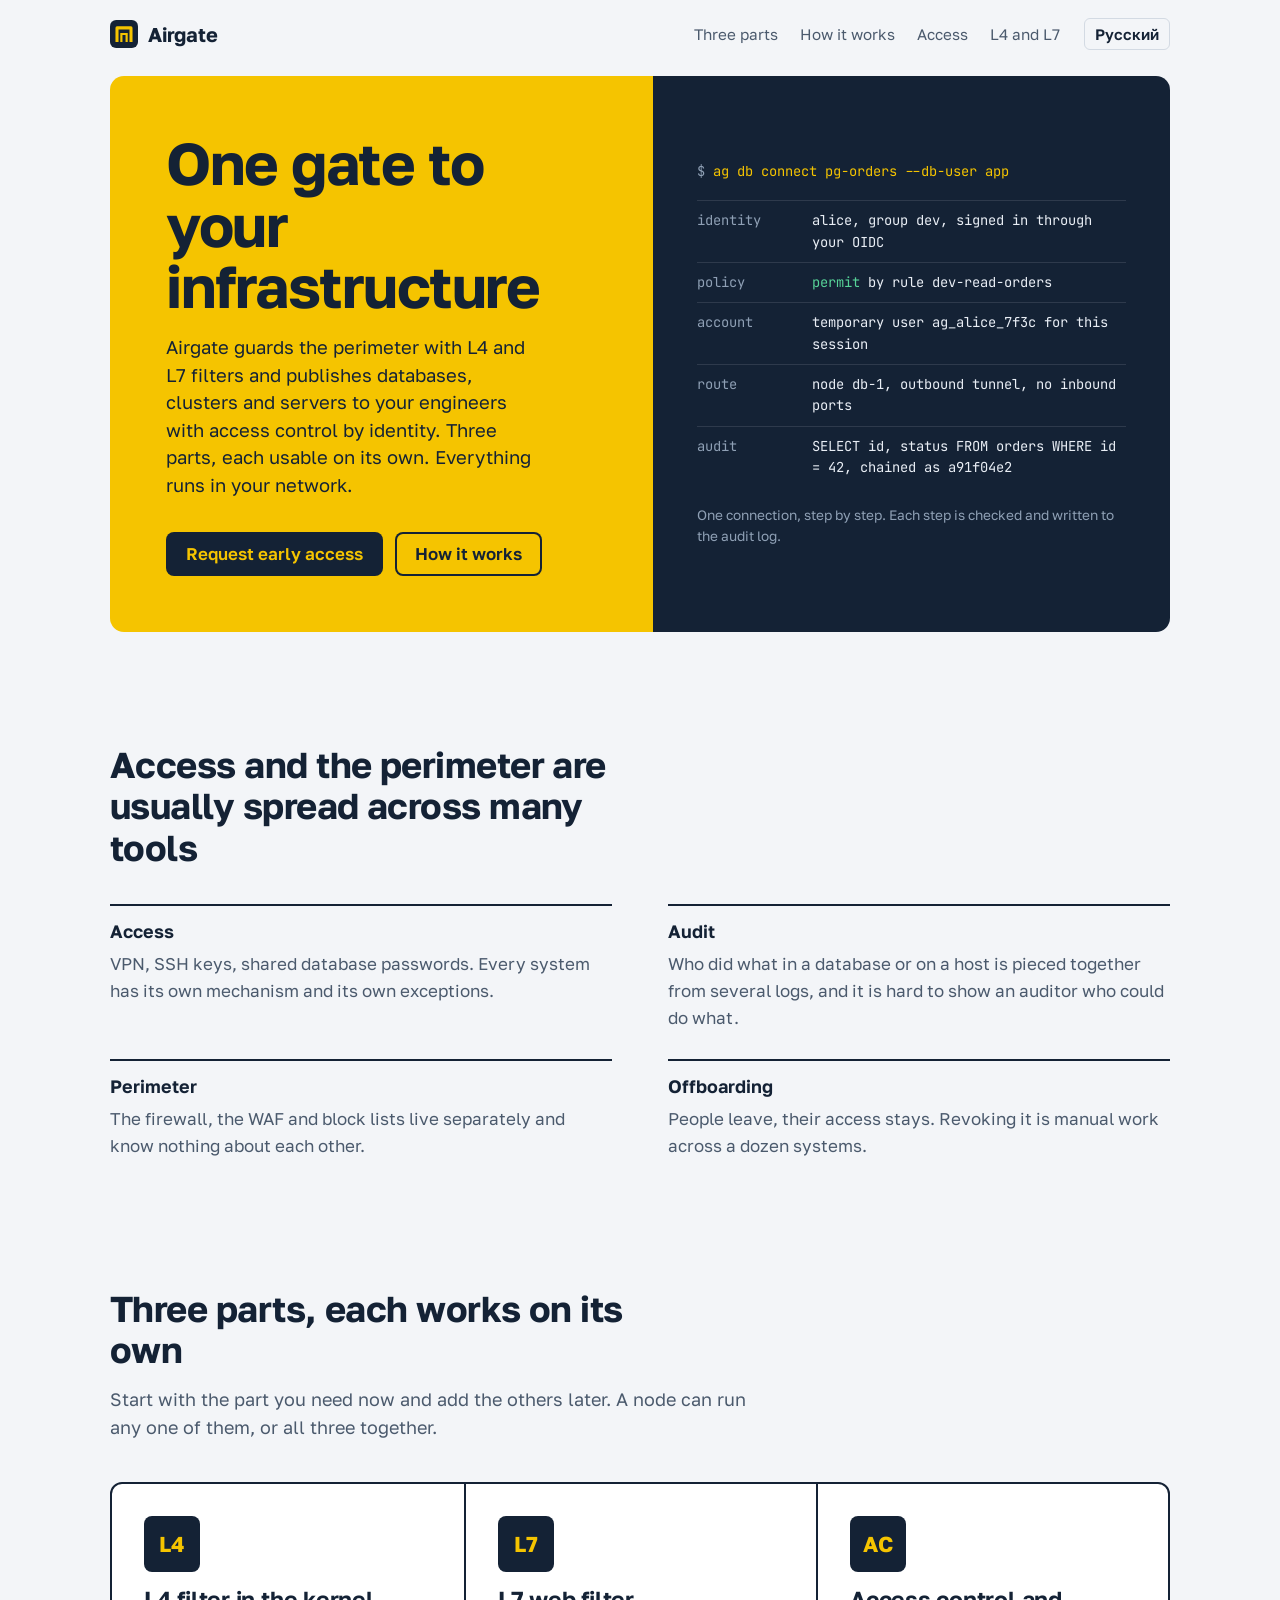
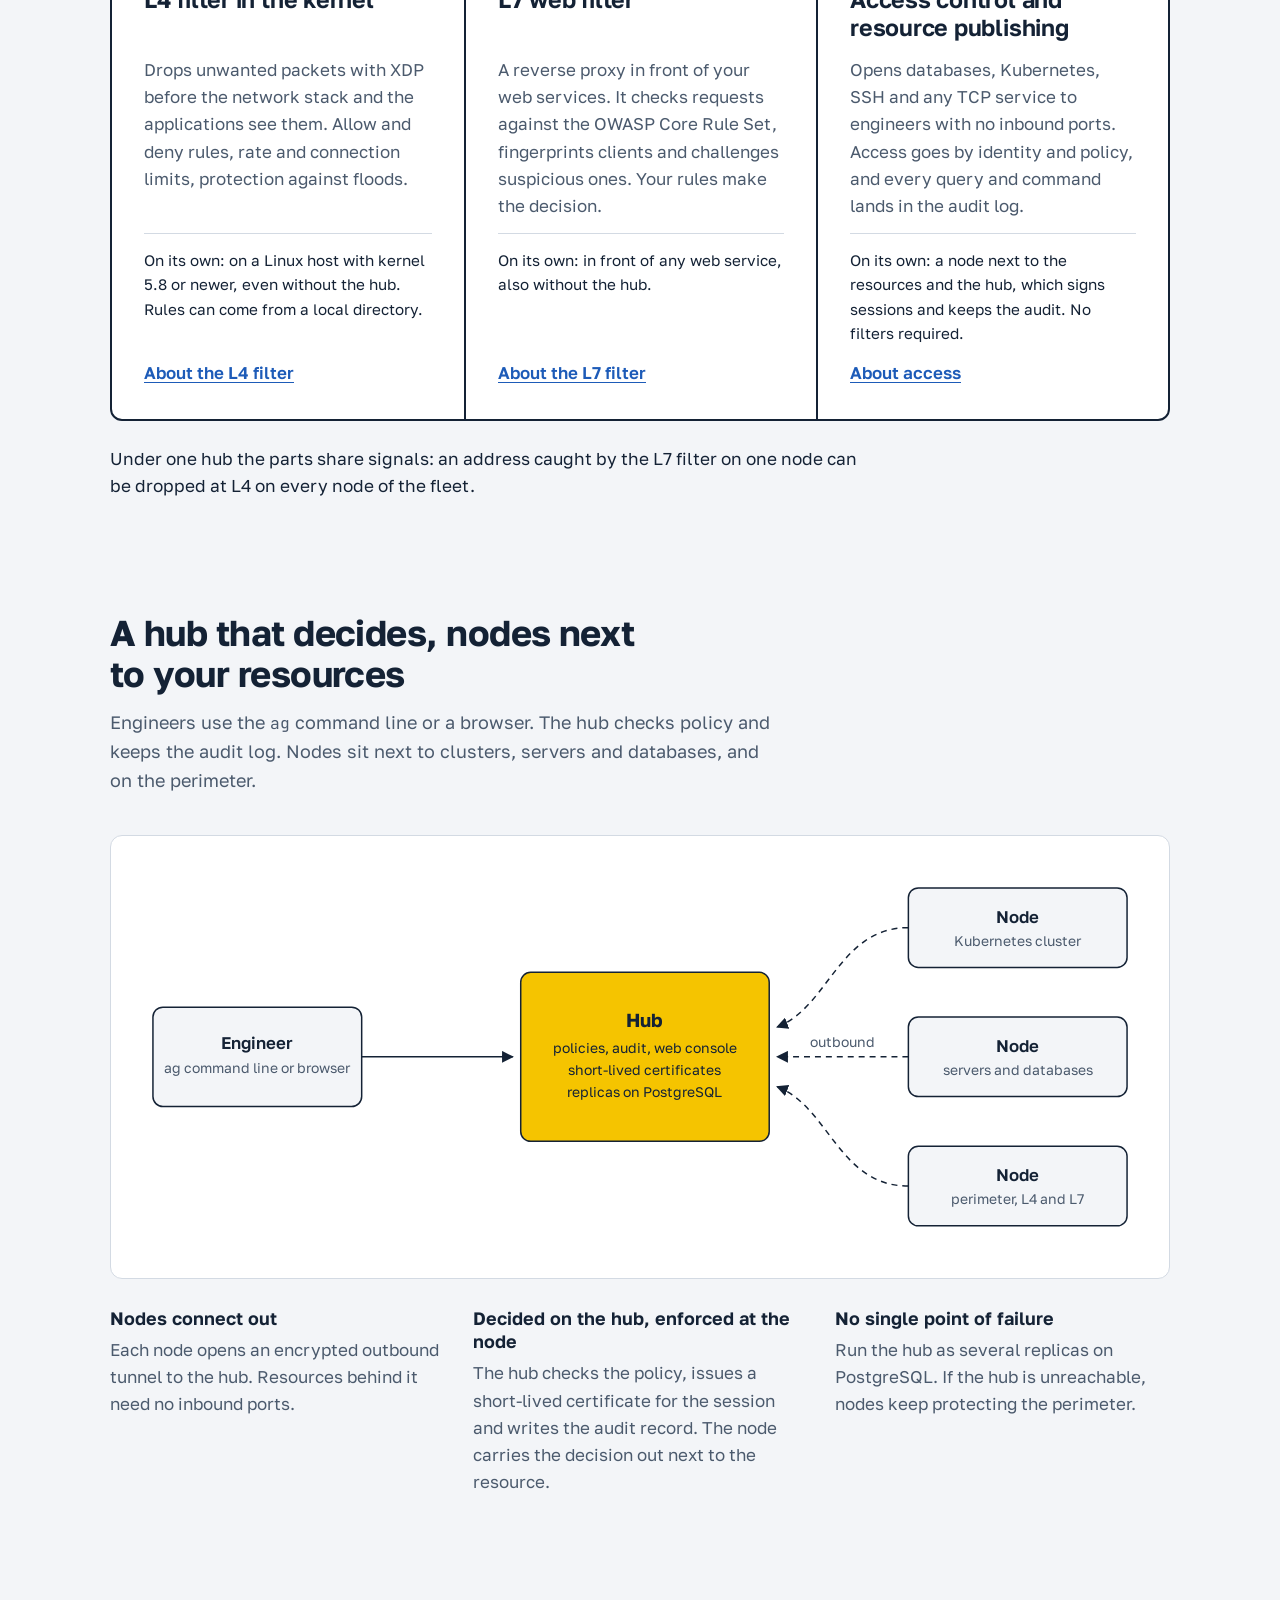
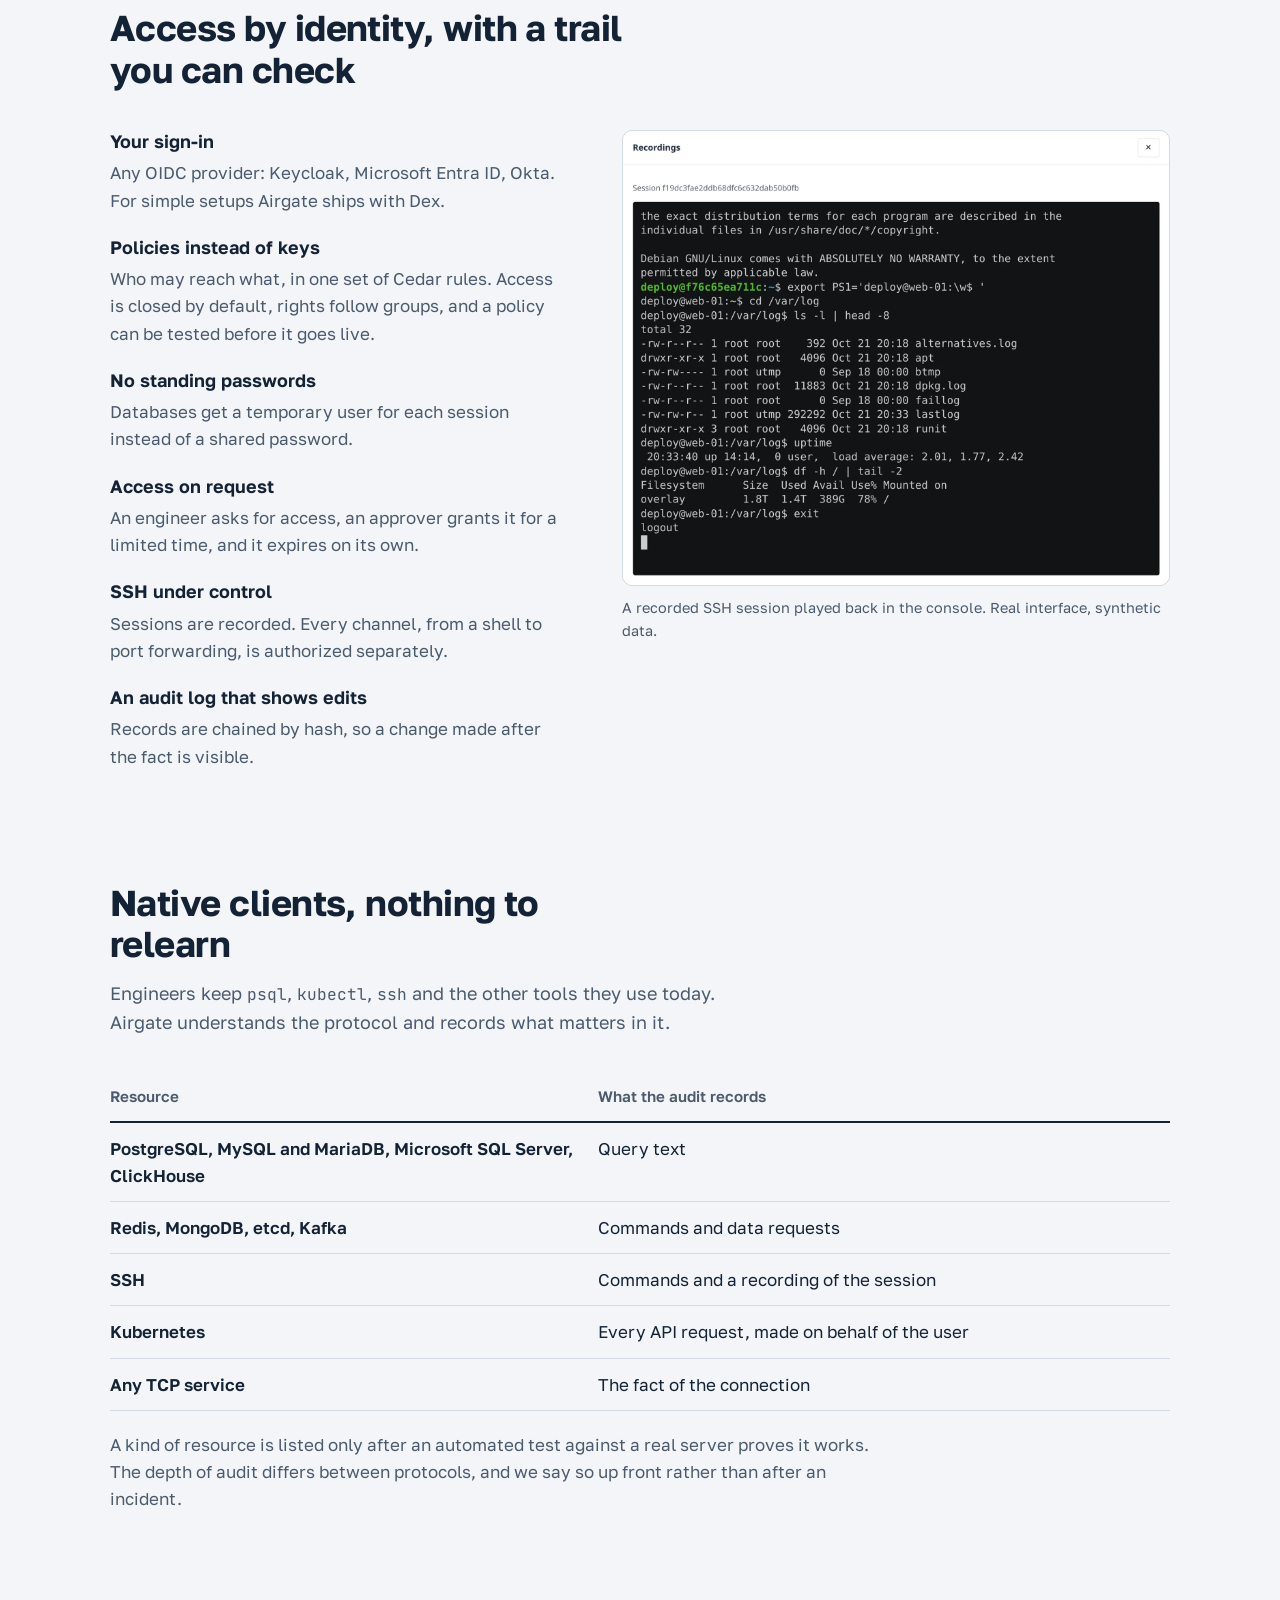
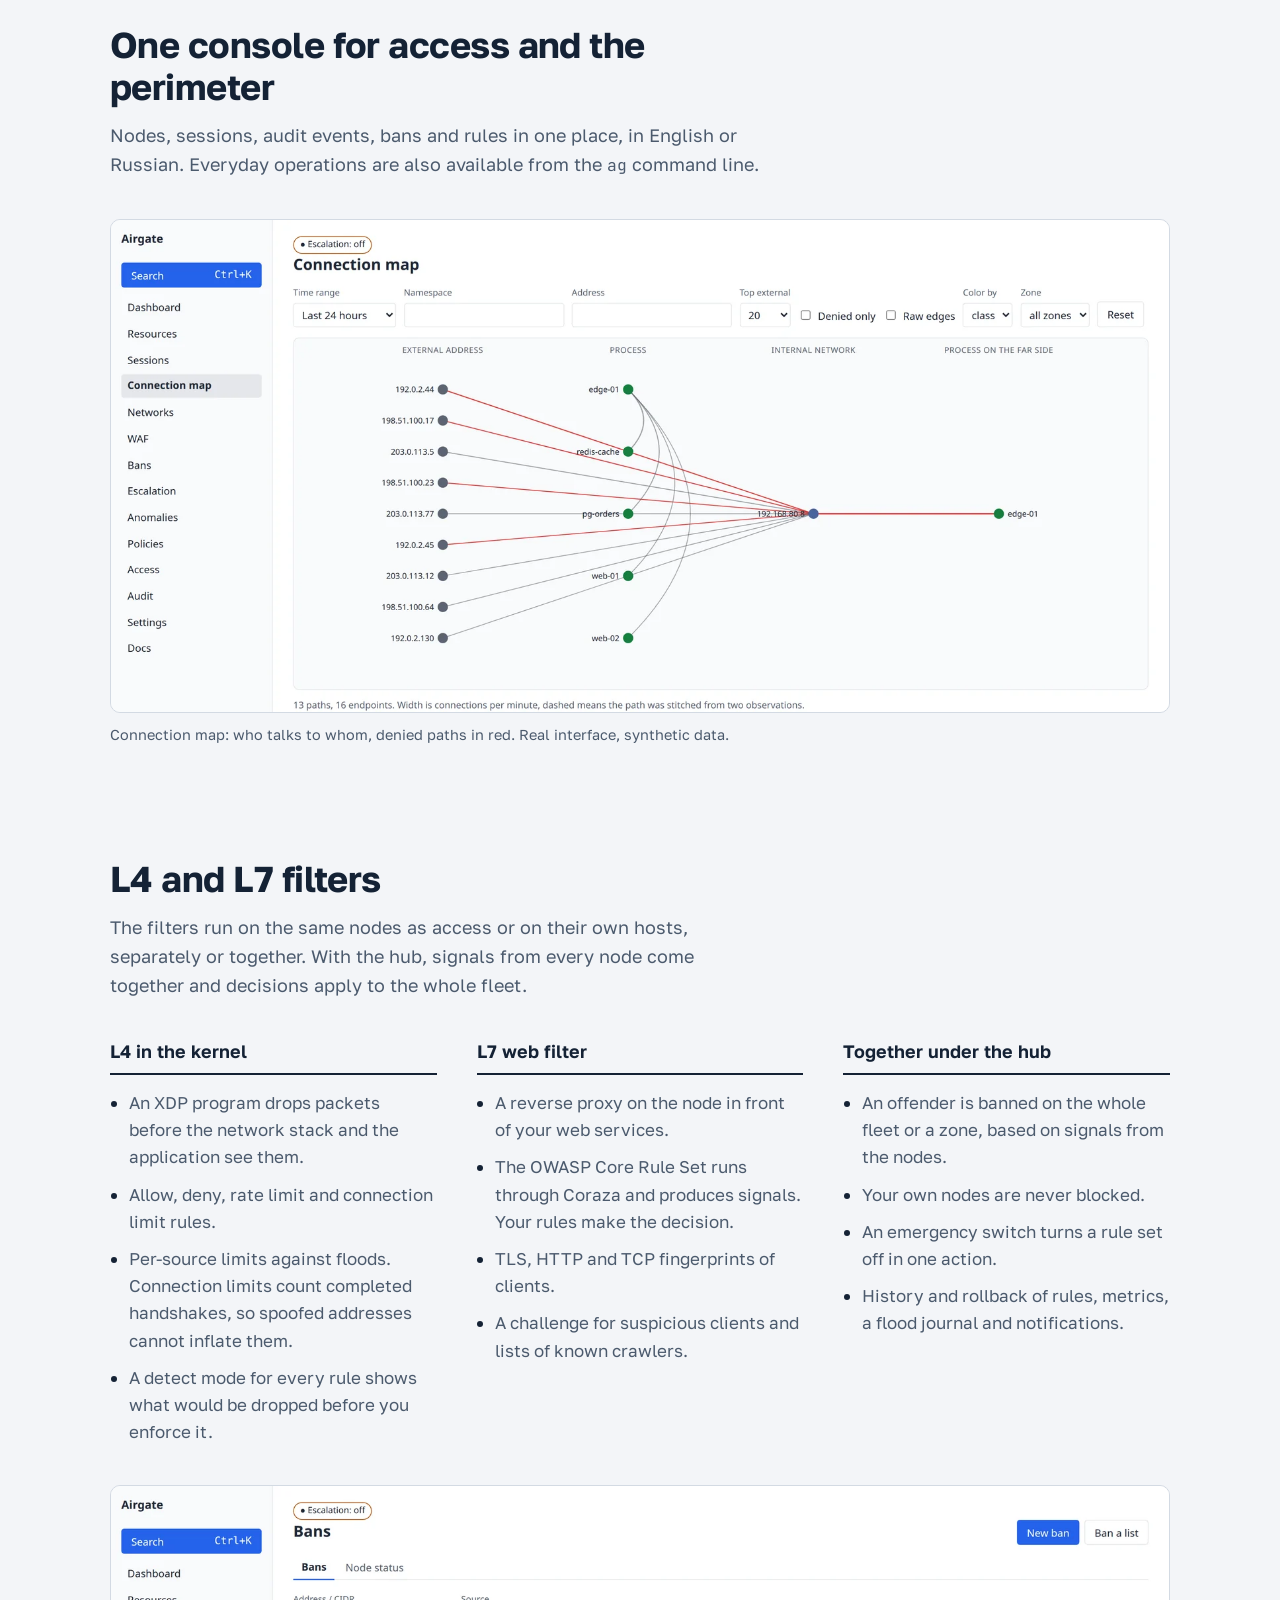
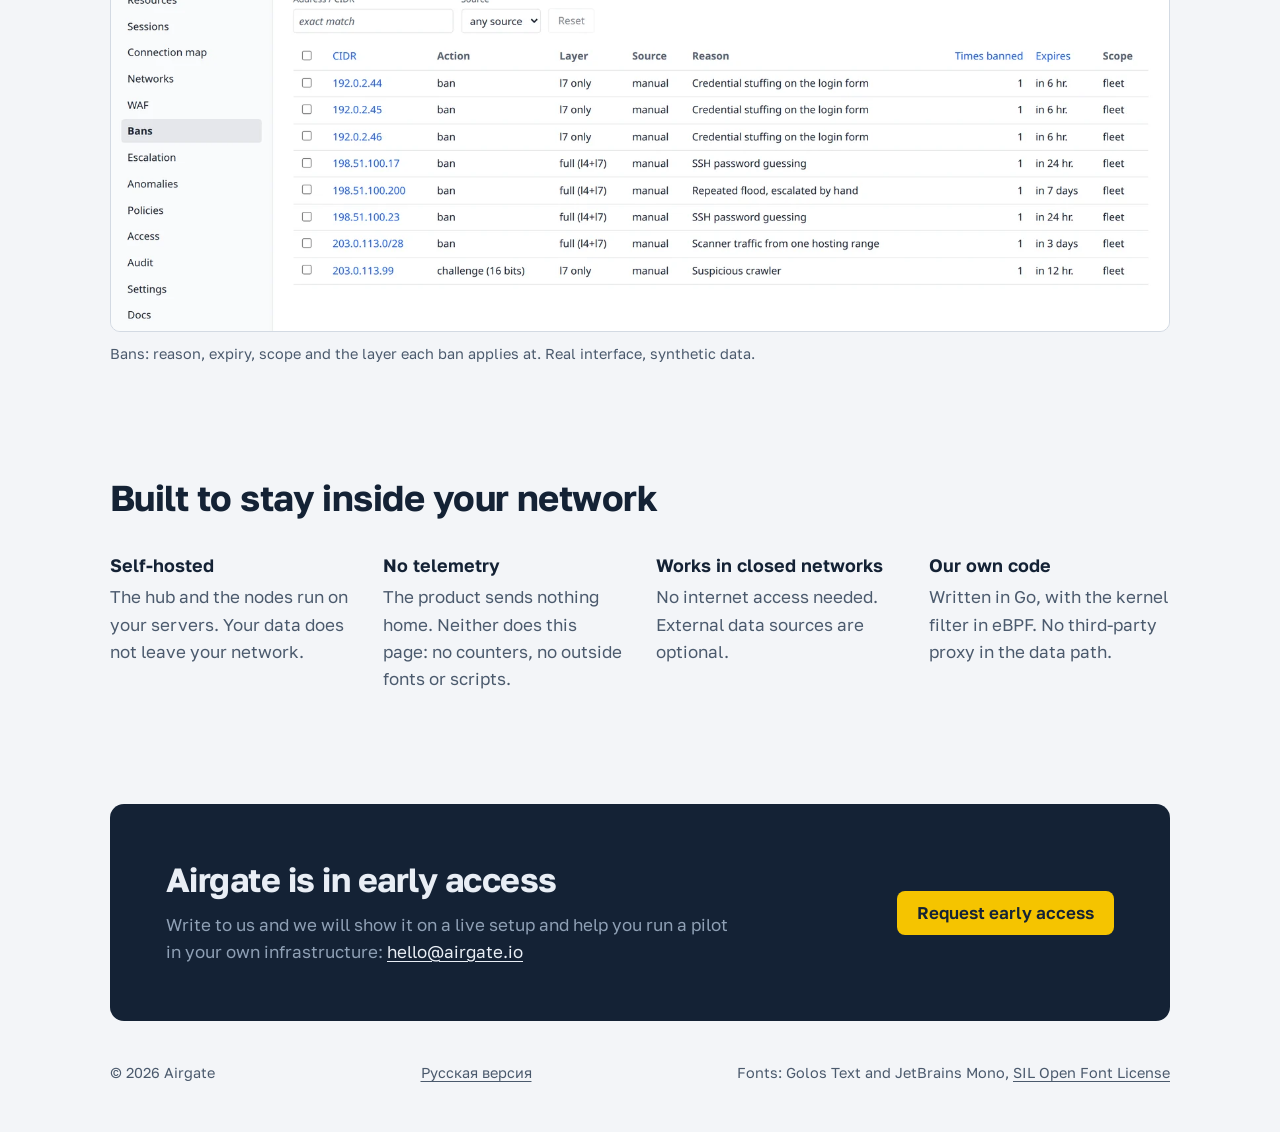
==== index.html @ cde1382f "Add bilingual landing page" ====
<!DOCTYPE html>
<html lang="en">
<head>
<meta charset="utf-8">
<meta name="viewport" content="width=device-width, initial-scale=1">
<title>Airgate: access gateway and perimeter defense</title>
<meta name="description" content="One entry point to Kubernetes, databases and servers, tied to your sign-in, with a full audit trail. The same nodes filter traffic at L4 and L7. Self-hosted, no telemetry.">
<link rel="canonical" href="https://airgate.io/">
<link rel="alternate" hreflang="en" href="https://airgate.io/">
<link rel="alternate" hreflang="ru" href="https://airgate.io/ru/">
<link rel="alternate" hreflang="x-default" href="https://airgate.io/">
<link rel="icon" href="/favicon.svg" type="image/svg+xml">
<link rel="preload" href="/assets/fonts/golos-latin.woff2" as="font" type="font/woff2" crossorigin>
<link rel="stylesheet" href="/assets/site.css">
<meta name="theme-color" content="#f5c400">
<meta property="og:type" content="website">
<meta property="og:site_name" content="Airgate">
<meta property="og:title" content="Airgate: access gateway and perimeter defense">
<meta property="og:description" content="One entry point to Kubernetes, databases and servers, with a full audit trail and L4/L7 filtering in the same product. Self-hosted.">
<meta property="og:url" content="https://airgate.io/">
<meta property="og:image" content="https://airgate.io/assets/img/og.en.png">
<meta property="og:locale" content="en_US">
<meta property="og:locale:alternate" content="ru_RU">
<meta name="twitter:card" content="summary_large_image">
</head>
<body>
<a class="skip" href="#main">Skip to content</a>

<header class="top">
  <div class="wrap">
    <a class="brand" href="/" aria-label="Airgate home">
      <svg viewBox="0 0 32 32" aria-hidden="true"><rect width="32" height="32" rx="7" fill="#142235"/><path d="M8 25V9h16v16" fill="none" stroke="#f5c400" stroke-width="3.5" stroke-linejoin="round"/><path d="M13 25v-9h6v9" fill="none" stroke="#f5c400" stroke-width="2.5"/></svg>
      Airgate
    </a>
    <nav class="nav" aria-label="Sections">
      <a href="#parts">Three parts</a>
      <a href="#how">How it works</a>
      <a href="#access">Access</a>
      <a href="#perimeter">L4 and L7</a>
    </nav>
    <a class="lang" href="/ru/" hreflang="ru" lang="ru">Русский</a>
  </div>
</header>

<main id="main">
  <div class="wrap">
    <section class="sign" aria-labelledby="hero-title">
      <div class="sign-direction">
        <div>
          <h1 id="hero-title">One gate to your infrastructure</h1>
          <p class="lead">Airgate guards the perimeter with L4 and L7 filters and publishes databases, clusters and servers to your engineers with access control by identity. Three parts, each usable on its own. Everything runs in your network.</p>
        </div>
        <div class="actions">
          <a class="btn btn-primary" href="mailto:hello@airgate.io?subject=Airgate%20early%20access">Request early access</a>
          <a class="btn btn-plain" href="#how">How it works</a>
        </div>
      </div>
      <figure class="sign-board" aria-label="Example: one database connection through Airgate">
        <p class="board-cmd">ag db connect pg-orders --db-user app</p>
        <ol class="trace">
          <li><span class="k">identity</span><span class="v">alice, group dev, signed in through your OIDC</span></li>
          <li><span class="k">policy</span><span class="v"><span class="ok">permit</span> by rule dev-read-orders</span></li>
          <li><span class="k">account</span><span class="v">temporary user ag_alice_7f3c for this session</span></li>
          <li><span class="k">route</span><span class="v">node db-1, outbound tunnel, no inbound ports</span></li>
          <li><span class="k">audit</span><span class="v">SELECT id, status FROM orders WHERE id = 42, chained as a91f04e2</span></li>
        </ol>
        <figcaption class="board-note">One connection, step by step. Each step is checked and written to the audit log.</figcaption>
      </figure>
    </section>

    <section class="section" aria-labelledby="pain-title">
      <h2 id="pain-title">Access and the perimeter are usually spread across many tools</h2>
      <ul class="pains">
        <li><h3>Access</h3><p>VPN, SSH keys, shared database passwords. Every system has its own mechanism and its own exceptions.</p></li>
        <li><h3>Audit</h3><p>Who did what in a database or on a host is pieced together from several logs, and it is hard to show an auditor who could do what.</p></li>
        <li><h3>Perimeter</h3><p>The firewall, the WAF and block lists live separately and know nothing about each other.</p></li>
        <li><h3>Offboarding</h3><p>People leave, their access stays. Revoking it is manual work across a dozen systems.</p></li>
      </ul>
    </section>

    <section class="section" id="parts" aria-labelledby="parts-title">
      <h2 id="parts-title">Three parts, each works on its own</h2>
      <p class="intro">Start with the part you need now and add the others later. A node can run any one of them, or all three together.</p>
      <div class="parts">
        <div class="part">
          <div class="part-mark">L4</div>
          <h3>L4 filter in the kernel</h3>
          <p>Drops unwanted packets with XDP before the network stack and the applications see them. Allow and deny rules, rate and connection limits, protection against floods.</p>
          <p class="alone">On its own: on a Linux host with kernel 5.8 or newer, even without the hub. Rules can come from a local directory.</p>
          <a class="more" href="#l4">About the L4 filter</a>
        </div>
        <div class="part">
          <div class="part-mark">L7</div>
          <h3>L7 web filter</h3>
          <p>A reverse proxy in front of your web services. It checks requests against the OWASP Core Rule Set, fingerprints clients and challenges suspicious ones. Your rules make the decision.</p>
          <p class="alone">On its own: in front of any web service, also without the hub.</p>
          <a class="more" href="#l7">About the L7 filter</a>
        </div>
        <div class="part">
          <div class="part-mark">AC</div>
          <h3>Access control and resource publishing</h3>
          <p>Opens databases, Kubernetes, SSH and any TCP service to engineers with no inbound ports. Access goes by identity and policy, and every query and command lands in the audit log.</p>
          <p class="alone">On its own: a node next to the resources and the hub, which signs sessions and keeps the audit. No filters required.</p>
          <a class="more" href="#access">About access</a>
        </div>
      </div>
      <p class="parts-note">Under one hub the parts share signals: an address caught by the L7 filter on one node can be dropped at L4 on every node of the fleet.</p>
    </section>

    <section class="section" id="how" aria-labelledby="how-title">
      <h2 id="how-title">A hub that decides, nodes next to your resources</h2>
      <p class="intro">Engineers use the <code>ag</code> command line or a browser. The hub checks policy and keeps the audit log. Nodes sit next to clusters, servers and databases, and on the perimeter.</p>
      <div class="diagram">
        <svg class="diagram-wide" viewBox="0 0 1000 380" role="img" aria-labelledby="dw-t">
          <title id="dw-t">The engineer connects to the hub. Nodes next to a Kubernetes cluster, servers and databases, and the perimeter connect to the hub over outbound tunnels.</title>
          <defs>
            <marker id="aw" viewBox="0 0 10 10" refX="9" refY="5" markerWidth="8" markerHeight="8" orient="auto-start-reverse"><path class="arrow" d="M0 0 10 5 0 10z"/></marker>
          </defs>
          <rect class="box" x="10" y="140" width="210" height="100" rx="10"/>
          <text class="t" x="115" y="182" text-anchor="middle">Engineer</text>
          <text class="s" x="115" y="206" text-anchor="middle">ag command line or browser</text>

          <path class="line" d="M220 190H372" marker-end="url(#aw)"/>

          <rect class="hub" x="380" y="105" width="250" height="170" rx="10"/>
          <text class="hub-t" x="505" y="160" text-anchor="middle">Hub</text>
          <text class="hub-s" x="505" y="186" text-anchor="middle">policies, audit, web console</text>
          <text class="hub-s" x="505" y="208" text-anchor="middle">short-lived certificates</text>
          <text class="hub-s" x="505" y="230" text-anchor="middle">replicas on PostgreSQL</text>

          <rect class="box" x="770" y="20" width="220" height="80" rx="10"/>
          <text class="t" x="880" y="55" text-anchor="middle">Node</text>
          <text class="s" x="880" y="78" text-anchor="middle">Kubernetes cluster</text>
          <rect class="box" x="770" y="150" width="220" height="80" rx="10"/>
          <text class="t" x="880" y="185" text-anchor="middle">Node</text>
          <text class="s" x="880" y="208" text-anchor="middle">servers and databases</text>
          <rect class="box" x="770" y="280" width="220" height="80" rx="10"/>
          <text class="t" x="880" y="315" text-anchor="middle">Node</text>
          <text class="s" x="880" y="338" text-anchor="middle">perimeter, L4 and L7</text>

          <path class="tunnel" d="M770 60C700 60 690 140 638 160" marker-end="url(#aw)"/>
          <path class="tunnel" d="M770 190H638" marker-end="url(#aw)"/>
          <path class="tunnel" d="M770 320C700 320 690 240 638 220" marker-end="url(#aw)"/>
          <text class="s" x="704" y="180" text-anchor="middle">outbound</text>
        </svg>
        <svg class="diagram-narrow" viewBox="0 0 340 600" role="img" aria-labelledby="dn-t">
          <title id="dn-t">The engineer connects to the hub. Nodes connect to the hub over outbound tunnels.</title>
          <defs>
            <marker id="an" viewBox="0 0 10 10" refX="9" refY="5" markerWidth="8" markerHeight="8" orient="auto-start-reverse"><path class="arrow" d="M0 0 10 5 0 10z"/></marker>
          </defs>
          <rect class="box" x="40" y="10" width="260" height="70" rx="10"/>
          <text class="t" x="170" y="40" text-anchor="middle">Engineer</text>
          <text class="s" x="170" y="62" text-anchor="middle">ag command line or browser</text>
          <path class="line" d="M170 80V122" marker-end="url(#an)"/>
          <rect class="hub" x="20" y="130" width="300" height="130" rx="10"/>
          <text class="hub-t" x="170" y="168" text-anchor="middle">Hub</text>
          <text class="hub-s" x="170" y="194" text-anchor="middle">policies, audit, web console</text>
          <text class="hub-s" x="170" y="216" text-anchor="middle">short-lived certificates</text>
          <text class="hub-s" x="170" y="238" text-anchor="middle">replicas on PostgreSQL</text>
          <path class="tunnel" d="M170 310V268" marker-end="url(#an)"/>
          <text class="s" x="182" y="294">outbound tunnels</text>
          <rect class="box" x="20" y="320" width="300" height="70" rx="10"/>
          <text class="t" x="170" y="350" text-anchor="middle">Node</text>
          <text class="s" x="170" y="372" text-anchor="middle">Kubernetes cluster</text>
          <rect class="box" x="20" y="410" width="300" height="70" rx="10"/>
          <text class="t" x="170" y="440" text-anchor="middle">Node</text>
          <text class="s" x="170" y="462" text-anchor="middle">servers and databases</text>
          <rect class="box" x="20" y="500" width="300" height="70" rx="10"/>
          <text class="t" x="170" y="530" text-anchor="middle">Node</text>
          <text class="s" x="170" y="552" text-anchor="middle">perimeter, L4 and L7</text>
        </svg>
      </div>
      <div class="facts">
        <div><h3>Nodes connect out</h3><p>Each node opens an encrypted outbound tunnel to the hub. Resources behind it need no inbound ports.</p></div>
        <div><h3>Decided on the hub, enforced at the node</h3><p>The hub checks the policy, issues a short-lived certificate for the session and writes the audit record. The node carries the decision out next to the resource.</p></div>
        <div><h3>No single point of failure</h3><p>Run the hub as several replicas on PostgreSQL. If the hub is unreachable, nodes keep protecting the perimeter.</p></div>
      </div>
    </section>

    <section class="section" id="access" aria-labelledby="access-title">
      <h2 id="access-title">Access by identity, with a trail you can check</h2>
      <div class="split">
        <ul class="features">
          <li><h3>Your sign-in</h3><p>Any OIDC provider: Keycloak, Microsoft Entra ID, Okta. For simple setups Airgate ships with Dex.</p></li>
          <li><h3>Policies instead of keys</h3><p>Who may reach what, in one set of Cedar rules. Access is closed by default, rights follow groups, and a policy can be tested before it goes live.</p></li>
          <li><h3>No standing passwords</h3><p>Databases get a temporary user for each session instead of a shared password.</p></li>
          <li><h3>Access on request</h3><p>An engineer asks for access, an approver grants it for a limited time, and it expires on its own.</p></li>
          <li><h3>SSH under control</h3><p>Sessions are recorded. Every channel, from a shell to port forwarding, is authorized separately.</p></li>
          <li><h3>An audit log that shows edits</h3><p>Records are chained by hash, so a change made after the fact is visible.</p></li>
        </ul>
        <figure class="shot">
          <img src="/assets/img/recording.en.webp" width="1600" height="1330" loading="lazy" alt="Playback of a recorded SSH session in the Airgate console: the commands an engineer ran on web-01 and their output">
          <figcaption>A recorded SSH session played back in the console. Real interface, synthetic data.</figcaption>
        </figure>
      </div>
    </section>

    <section class="section" id="resources" aria-labelledby="res-title">
      <h2 id="res-title">Native clients, nothing to relearn</h2>
      <p class="intro">Engineers keep <code>psql</code>, <code>kubectl</code>, <code>ssh</code> and the other tools they use today. Airgate understands the protocol and records what matters in it.</p>
      <div class="table-wrap">
        <table>
          <thead><tr><th scope="col">Resource</th><th scope="col">What the audit records</th></tr></thead>
          <tbody>
            <tr><td>PostgreSQL, MySQL and MariaDB, Microsoft SQL Server, ClickHouse</td><td>Query text</td></tr>
            <tr><td>Redis, MongoDB, etcd, Kafka</td><td>Commands and data requests</td></tr>
            <tr><td>SSH</td><td>Commands and a recording of the session</td></tr>
            <tr><td>Kubernetes</td><td>Every API request, made on behalf of the user</td></tr>
            <tr><td>Any TCP service</td><td>The fact of the connection</td></tr>
          </tbody>
        </table>
      </div>
      <p class="note">A kind of resource is listed only after an automated test against a real server proves it works. The depth of audit differs between protocols, and we say so up front rather than after an incident.</p>
    </section>

    <section class="section" aria-labelledby="console-title">
      <h2 id="console-title">One console for access and the perimeter</h2>
      <p class="intro">Nodes, sessions, audit events, bans and rules in one place, in English or Russian. Everyday operations are also available from the <code>ag</code> command line.</p>
      <figure class="shot spaced">
        <img src="/assets/img/map.en.webp" width="1600" height="744" loading="lazy" alt="Connection map in the Airgate console: external addresses, processes on the node and internal services, with denied paths in red">
        <figcaption>Connection map: who talks to whom, denied paths in red. Real interface, synthetic data.</figcaption>
      </figure>
    </section>

    <section class="section" id="perimeter" aria-labelledby="per-title">
      <h2 id="per-title">L4 and L7 filters</h2>
      <p class="intro">The filters run on the same nodes as access or on their own hosts, separately or together. With the hub, signals from every node come together and decisions apply to the whole fleet.</p>
      <div class="columns">
        <div id="l4">
          <h3>L4 in the kernel</h3>
          <ul>
            <li>An XDP program drops packets before the network stack and the application see them.</li>
            <li>Allow, deny, rate limit and connection limit rules.</li>
            <li>Per-source limits against floods. Connection limits count completed handshakes, so spoofed addresses cannot inflate them.</li>
            <li>A detect mode for every rule shows what would be dropped before you enforce it.</li>
          </ul>
        </div>
        <div id="l7">
          <h3>L7 web filter</h3>
          <ul>
            <li>A reverse proxy on the node in front of your web services.</li>
            <li>The OWASP Core Rule Set runs through Coraza and produces signals. Your rules make the decision.</li>
            <li>TLS, HTTP and TCP fingerprints of clients.</li>
            <li>A challenge for suspicious clients and lists of known crawlers.</li>
          </ul>
        </div>
        <div>
          <h3>Together under the hub</h3>
          <ul>
            <li>An offender is banned on the whole fleet or a zone, based on signals from the nodes.</li>
            <li>Your own nodes are never blocked.</li>
            <li>An emergency switch turns a rule set off in one action.</li>
            <li>History and rollback of rules, metrics, a flood journal and notifications.</li>
          </ul>
        </div>
      </div>
      <figure class="shot spaced">
        <img src="/assets/img/bans.en.webp" width="1600" height="672" loading="lazy" alt="Bans screen of the Airgate console: banned addresses with reason, expiry and the layer, L4 and L7 or L7 only, where each ban applies">
        <figcaption>Bans: reason, expiry, scope and the layer each ban applies at. Real interface, synthetic data.</figcaption>
      </figure>
    </section>

    <section class="section" aria-labelledby="prin-title">
      <h2 id="prin-title">Built to stay inside your network</h2>
      <ul class="principles">
        <li><h3>Self-hosted</h3><p>The hub and the nodes run on your servers. Your data does not leave your network.</p></li>
        <li><h3>No telemetry</h3><p>The product sends nothing home. Neither does this page: no counters, no outside fonts or scripts.</p></li>
        <li><h3>Works in closed networks</h3><p>No internet access needed. External data sources are optional.</p></li>
        <li><h3>Our own code</h3><p>Written in Go, with the kernel filter in eBPF. No third-party proxy in the data path.</p></li>
      </ul>
    </section>

    <section class="access" aria-labelledby="ea-title">
      <div>
        <h2 id="ea-title">Airgate is in early access</h2>
        <p>Write to us and we will show it on a live setup and help you run a pilot in your own infrastructure: <a href="mailto:hello@airgate.io?subject=Airgate%20early%20access">hello@airgate.io</a></p>
      </div>
      <a class="btn btn-primary" href="mailto:hello@airgate.io?subject=Airgate%20early%20access">Request early access</a>
    </section>
  </div>
</main>

<footer class="foot">
  <div class="wrap">
    <span>© 2026 Airgate</span>
    <span><a href="/ru/" hreflang="ru" lang="ru">Русская версия</a></span>
    <span>Fonts: Golos Text and JetBrains Mono, <a href="/assets/fonts/OFL-GolosText.txt">SIL Open Font License</a></span>
  </div>
</footer>
</body>
</html>
---- assets/site.css ----
/* Шрифты локально: страница не ходит на чужие домены */
@font-face {
  font-family: "Golos Text";
  src: url("fonts/golos-latin.woff2") format("woff2");
  font-weight: 400 700;
  font-display: swap;
  unicode-range: U+0000-00FF, U+0131, U+0152-0153, U+02BB-02BC, U+02C6, U+02DA, U+02DC, U+0304, U+0308, U+0329, U+2000-206F, U+20AC, U+2122, U+2191, U+2193, U+2212, U+2215, U+FEFF, U+FFFD;
}
@font-face {
  font-family: "Golos Text";
  src: url("fonts/golos-cyrillic.woff2") format("woff2");
  font-weight: 400 700;
  font-display: swap;
  unicode-range: U+0301, U+0400-045F, U+0490-0491, U+04B0-04B1, U+2116;
}
@font-face {
  font-family: "JetBrains Mono";
  src: url("fonts/jbmono-latin.woff2") format("woff2");
  font-weight: 400 500;
  font-display: swap;
  unicode-range: U+0000-00FF, U+0131, U+0152-0153, U+02BB-02BC, U+02C6, U+02DA, U+02DC, U+0304, U+0308, U+0329, U+2000-206F, U+20AC, U+2122, U+2191, U+2193, U+2212, U+2215, U+FEFF, U+FFFD;
}
@font-face {
  font-family: "JetBrains Mono";
  src: url("fonts/jbmono-cyrillic.woff2") format("woff2");
  font-weight: 400 500;
  font-display: swap;
  unicode-range: U+0301, U+0400-045F, U+0490-0491, U+04B0-04B1, U+2116;
}

:root {
  --paper: #f3f5f8;
  --surface: #ffffff;
  --ink: #142235;
  --muted: #4b5a6d;
  --rule: #d3dae3;
  --signal: #f5c400;
  --on-signal: #142235;
  --board: #142235;
  --on-board: #e9eef5;
  --board-dim: #8fa0b5;
  --permit: #1e7a4f;
  --deny: #b3362b;
  --link: #1d5bb8;
  --focus: #1d5bb8;

  --font: "Golos Text", system-ui, sans-serif;
  --mono: "JetBrains Mono", ui-monospace, monospace;
  --wrap: 1140px;
  --gutter: clamp(16px, 4vw, 40px);
  color-scheme: light;
}

@media (prefers-color-scheme: dark) {
  :root {
    --paper: #0e1824;
    --surface: #142233;
    --ink: #e6ecf3;
    --muted: #9eacbd;
    --rule: #263649;
    --board: #08111b;
    --on-board: #e9eef5;
    --board-dim: #8698ae;
    --permit: #4cc08a;
    --deny: #f07a6e;
    --link: #8db7ff;
    --focus: #f5c400;
    color-scheme: dark;
  }
}

*, *::before, *::after { box-sizing: border-box; }

html { -webkit-text-size-adjust: 100%; scroll-behavior: smooth; }
@media (prefers-reduced-motion: reduce) { html { scroll-behavior: auto; } }

body {
  margin: 0;
  background: var(--paper);
  color: var(--ink);
  font: 400 1.0625rem/1.6 var(--font);
  font-kerning: normal;
  text-rendering: optimizeLegibility;
}

img, svg { display: block; max-width: 100%; }
a { color: var(--link); text-underline-offset: 0.18em; }
:focus-visible { outline: 3px solid var(--focus); outline-offset: 3px; border-radius: 2px; }
code { font-family: var(--mono); font-size: 0.9em; }

.wrap { max-width: var(--wrap); margin: 0 auto; padding: 0 var(--gutter); }

.skip {
  position: absolute; left: -9999px; top: 0;
  background: var(--signal); color: var(--on-signal); padding: 8px 12px;
}
.skip:focus { left: 8px; top: 8px; z-index: 10; }

/* Шапка */
.top { padding: 18px 0; }
.top .wrap { display: flex; align-items: center; gap: 24px; }
.brand {
  display: flex; align-items: center; gap: 10px;
  color: var(--ink); text-decoration: none;
  font-weight: 700; font-size: 1.25rem; letter-spacing: -0.01em;
}
.brand svg { width: 28px; height: 28px; }
.nav { display: flex; gap: 22px; margin-left: auto; }
.nav a { color: var(--muted); text-decoration: none; font-size: 0.95rem; }
.nav a:hover { color: var(--ink); }
.lang {
  color: var(--ink); text-decoration: none; font-size: 0.95rem; font-weight: 600;
  border: 1.5px solid var(--rule); border-radius: 6px; padding: 3px 10px;
}
.lang:hover { border-color: var(--ink); }
@media (max-width: 820px) { .nav { display: none; } .lang { margin-left: auto; } }

/* Указатель: жёлтая табличка и табло рядом */
.sign {
  display: grid;
  grid-template-columns: minmax(0, 1.05fr) minmax(0, 1fr);
  border-radius: 14px;
  overflow: hidden;
  margin-top: 8px;
}
.sign-direction {
  background: var(--signal);
  color: var(--on-signal);
  padding: clamp(28px, 5vw, 56px);
  display: flex; flex-direction: column; justify-content: space-between; gap: 32px;
}
.sign h1 {
  margin: 0;
  font-size: clamp(2.3rem, 4.6vw, 3.75rem);
  line-height: 1.04;
  letter-spacing: -0.025em;
  font-weight: 700;
  max-width: 14ch;
}
.sign .lead { margin: 18px 0 0; font-size: 1.15rem; line-height: 1.5; max-width: 34ch; }
.actions { display: flex; flex-wrap: wrap; gap: 12px; }
.btn {
  display: inline-block; text-decoration: none; font-weight: 600;
  padding: 12px 20px; border-radius: 8px; line-height: 1.2;
}
.btn-primary { background: var(--on-signal); color: var(--signal); }
.btn-primary:hover { background: #000; }
.btn-plain { color: var(--on-signal); box-shadow: inset 0 0 0 2px var(--on-signal); }
.btn-plain:hover { background: rgba(20, 34, 53, 0.08); }
.sign .btn:focus-visible { outline-color: var(--on-signal); }

.sign-board {
  margin: 0;
  background: var(--board);
  color: var(--on-board);
  padding: clamp(24px, 4vw, 44px);
  font-family: var(--mono);
  font-size: 0.86rem;
  line-height: 1.55;
  display: flex; flex-direction: column; justify-content: center;
}
.board-cmd { color: var(--signal); margin: 0 0 18px; word-break: break-word; }
.board-cmd::before { content: "$ "; color: var(--board-dim); }
.trace { list-style: none; margin: 0; padding: 0; }
.trace li {
  display: grid; grid-template-columns: 7.5em minmax(0, 1fr); gap: 12px;
  padding: 9px 0; border-top: 1px solid rgba(233, 238, 245, 0.12);
}
.trace .k { color: var(--board-dim); }
.trace .v { overflow-wrap: anywhere; }
.trace .ok { color: #57d398; }
.board-note { margin: 18px 0 0; color: var(--board-dim); font-family: var(--font); font-size: 0.85rem; }

/* Табло дописывает строки по порядку — единственная анимация на странице */
@media (prefers-reduced-motion: no-preference) {
  .trace li { opacity: 0; animation: row 0.35s ease-out forwards; }
  .trace li:nth-child(1) { animation-delay: 0.3s; }
  .trace li:nth-child(2) { animation-delay: 0.75s; }
  .trace li:nth-child(3) { animation-delay: 1.2s; }
  .trace li:nth-child(4) { animation-delay: 1.65s; }
  .trace li:nth-child(5) { animation-delay: 2.1s; }
  @keyframes row { from { opacity: 0; transform: translateY(4px); } to { opacity: 1; transform: none; } }
}

@media (max-width: 900px) {
  .sign { grid-template-columns: 1fr; }
  .sign h1 { max-width: 16ch; }
}
@media (max-width: 480px) {
  .trace li { grid-template-columns: 1fr; gap: 0; }
  .sign-board { font-size: 0.8rem; }
}

/* Разделы */
.section { padding: clamp(64px, 9vw, 112px) 0 0; }
.section h2 {
  margin: 0;
  font-size: clamp(1.7rem, 3vw, 2.25rem);
  line-height: 1.15;
  letter-spacing: -0.015em;
  font-weight: 700;
  max-width: 24ch;
}
.section .intro { margin: 14px 0 0; color: var(--muted); font-size: 1.125rem; max-width: 60ch; }
h3 { margin: 0 0 6px; font-size: 1.125rem; line-height: 1.3; font-weight: 650; }
p { margin: 0; }

.pains {
  display: grid; grid-template-columns: repeat(2, minmax(0, 1fr));
  gap: 28px 56px; margin-top: 36px; padding: 0; list-style: none;
}
.pains li { border-top: 2px solid var(--ink); padding-top: 14px; max-width: 48ch; }
.pains p, .features p, .principles p { color: var(--muted); }
@media (max-width: 720px) { .pains { grid-template-columns: 1fr; } }

/* Три части: одна табличка с тремя направлениями */
.parts {
  display: grid; grid-template-columns: repeat(3, minmax(0, 1fr));
  margin-top: 40px; background: var(--surface);
  border: 2px solid var(--ink); border-radius: 12px; overflow: hidden;
}
.part { padding: clamp(22px, 3vw, 32px); display: flex; flex-direction: column; gap: 14px; }
/* Ряды колонок выровнены: разделитель «отдельно» на одной высоте */
@supports (grid-template-rows: subgrid) {
  @media (min-width: 901px) {
    .parts { grid-template-rows: repeat(5, auto); }
    .part { display: grid; grid-row: span 5; grid-template-rows: subgrid; align-content: start; }
    .parts .part .alone { margin-top: 0; }
  }
}
.part + .part { border-left: 2px solid var(--ink); }
.part-mark {
  width: 56px; height: 56px; border-radius: 8px;
  background: var(--board); color: var(--signal);
  display: grid; place-items: center;
  font-weight: 700; font-size: 1.35rem; letter-spacing: -0.01em;
}
.part-mark svg { width: 30px; height: 30px; }
.part h3 { margin: 0; font-size: 1.45rem; line-height: 1.2; letter-spacing: -0.01em; }
.part p { color: var(--muted); }
.part .alone {
  margin-top: auto; padding-top: 14px; border-top: 1px solid var(--rule);
  color: var(--ink); font-size: 0.95rem;
}
.part .more { font-weight: 600; }
.parts-note { margin-top: 24px; max-width: 70ch; font-size: 1.075rem; }
@media (max-width: 900px) {
  .parts { grid-template-columns: 1fr; }
  .part + .part { border-left: 0; border-top: 2px solid var(--ink); }
}

/* Схема */
.diagram {
  margin-top: 40px; background: var(--surface);
  border: 1px solid var(--rule); border-radius: 12px;
  padding: clamp(16px, 3vw, 32px);
}
.diagram svg { width: 100%; height: auto; }
.diagram .box { fill: var(--paper); stroke: var(--ink); stroke-width: 1.5; }
.diagram .hub { fill: var(--signal); stroke: var(--ink); stroke-width: 1.5; }
.diagram .t { fill: var(--ink); font: 600 17px var(--font); }
.diagram .hub-t { fill: #142235; font: 700 19px var(--font); }
.diagram .hub-s { fill: #142235; font: 400 14px var(--font); }
.diagram .s { fill: var(--muted); font: 400 14px var(--font); }
.diagram .line { stroke: var(--ink); stroke-width: 1.5; fill: none; }
.diagram .tunnel { stroke: var(--ink); stroke-width: 1.5; stroke-dasharray: 6 5; fill: none; }
.diagram .arrow { fill: var(--ink); }
.diagram-wide { display: block; }
.diagram-narrow { display: none; }
@media (max-width: 720px) {
  .diagram-wide { display: none; }
  .diagram-narrow { display: block; max-width: 360px; margin: 0 auto; }
}
.facts { display: grid; grid-template-columns: repeat(3, minmax(0, 1fr)); gap: 28px; margin-top: 28px; }
.facts p { color: var(--muted); }
@media (max-width: 820px) { .facts { grid-template-columns: 1fr; } }

/* Функции и скриншот рядом */
.split {
  display: grid; grid-template-columns: minmax(0, 0.9fr) minmax(0, 1.1fr);
  gap: clamp(28px, 5vw, 64px); align-items: start; margin-top: 40px;
}
.split.flip > :first-child { order: 2; }
@media (max-width: 900px) {
  .split { grid-template-columns: 1fr; }
  .split.flip > :first-child { order: 0; }
}
.features { list-style: none; margin: 0; padding: 0; display: grid; gap: 22px; }

.shot { margin: 0; }
.shot img {
  width: 100%; height: auto; border-radius: 10px;
  border: 1px solid var(--rule); background: var(--surface);
}
.shot.spaced { margin-top: 40px; }
.shot figcaption { margin-top: 10px; color: var(--muted); font-size: 0.9rem; }

/* Таблица ресурсов */
.table-wrap { margin-top: 36px; overflow-x: auto; }
table { width: 100%; border-collapse: collapse; min-width: 520px; }
th, td { text-align: left; padding: 12px 16px 12px 0; border-bottom: 1px solid var(--rule); vertical-align: top; }
th { font-weight: 600; color: var(--muted); font-size: 0.95rem; border-bottom: 2px solid var(--ink); }
td:first-child { font-weight: 600; width: 46%; }
.note { margin-top: 20px; color: var(--muted); max-width: 70ch; }

/* Периметр: три колонки */
.columns { display: grid; grid-template-columns: repeat(3, minmax(0, 1fr)); gap: 40px; margin-top: 40px; }
.columns h3 { padding-bottom: 10px; border-bottom: 2px solid var(--ink); margin-bottom: 14px; }
.columns ul { margin: 0; padding: 0 0 0 1.1em; color: var(--muted); display: grid; gap: 10px; }
.columns li::marker { color: var(--ink); }
@media (max-width: 900px) { .columns { grid-template-columns: 1fr; gap: 32px; } }

.principles {
  list-style: none; padding: 0; margin: 36px 0 0;
  display: grid; grid-template-columns: repeat(4, minmax(0, 1fr)); gap: 32px;
}
@media (max-width: 900px) { .principles { grid-template-columns: repeat(2, minmax(0, 1fr)); } }
@media (max-width: 520px) { .principles { grid-template-columns: 1fr; } }

/* Ранний доступ */
.access {
  margin-top: clamp(64px, 9vw, 112px);
  background: var(--board); color: var(--on-board);
  border-radius: 14px; padding: clamp(28px, 5vw, 56px);
  display: grid; grid-template-columns: minmax(0, 1.4fr) auto; gap: 28px; align-items: center;
}
.access h2 { margin: 0; font-size: clamp(1.6rem, 3vw, 2.1rem); line-height: 1.15; letter-spacing: -0.015em; }
.access p { margin-top: 12px; color: var(--board-dim); max-width: 52ch; }
.access .btn-primary { background: var(--signal); color: var(--on-signal); }
.access .btn-primary:hover { background: #ffd633; }
.access a:not(.btn) { color: var(--on-board); }
@media (max-width: 720px) { .access { grid-template-columns: 1fr; } }

.foot { padding: 40px 0 48px; color: var(--muted); font-size: 0.9rem; }
.foot .wrap { display: flex; flex-wrap: wrap; gap: 12px 28px; justify-content: space-between; }
.foot a { color: var(--muted); }
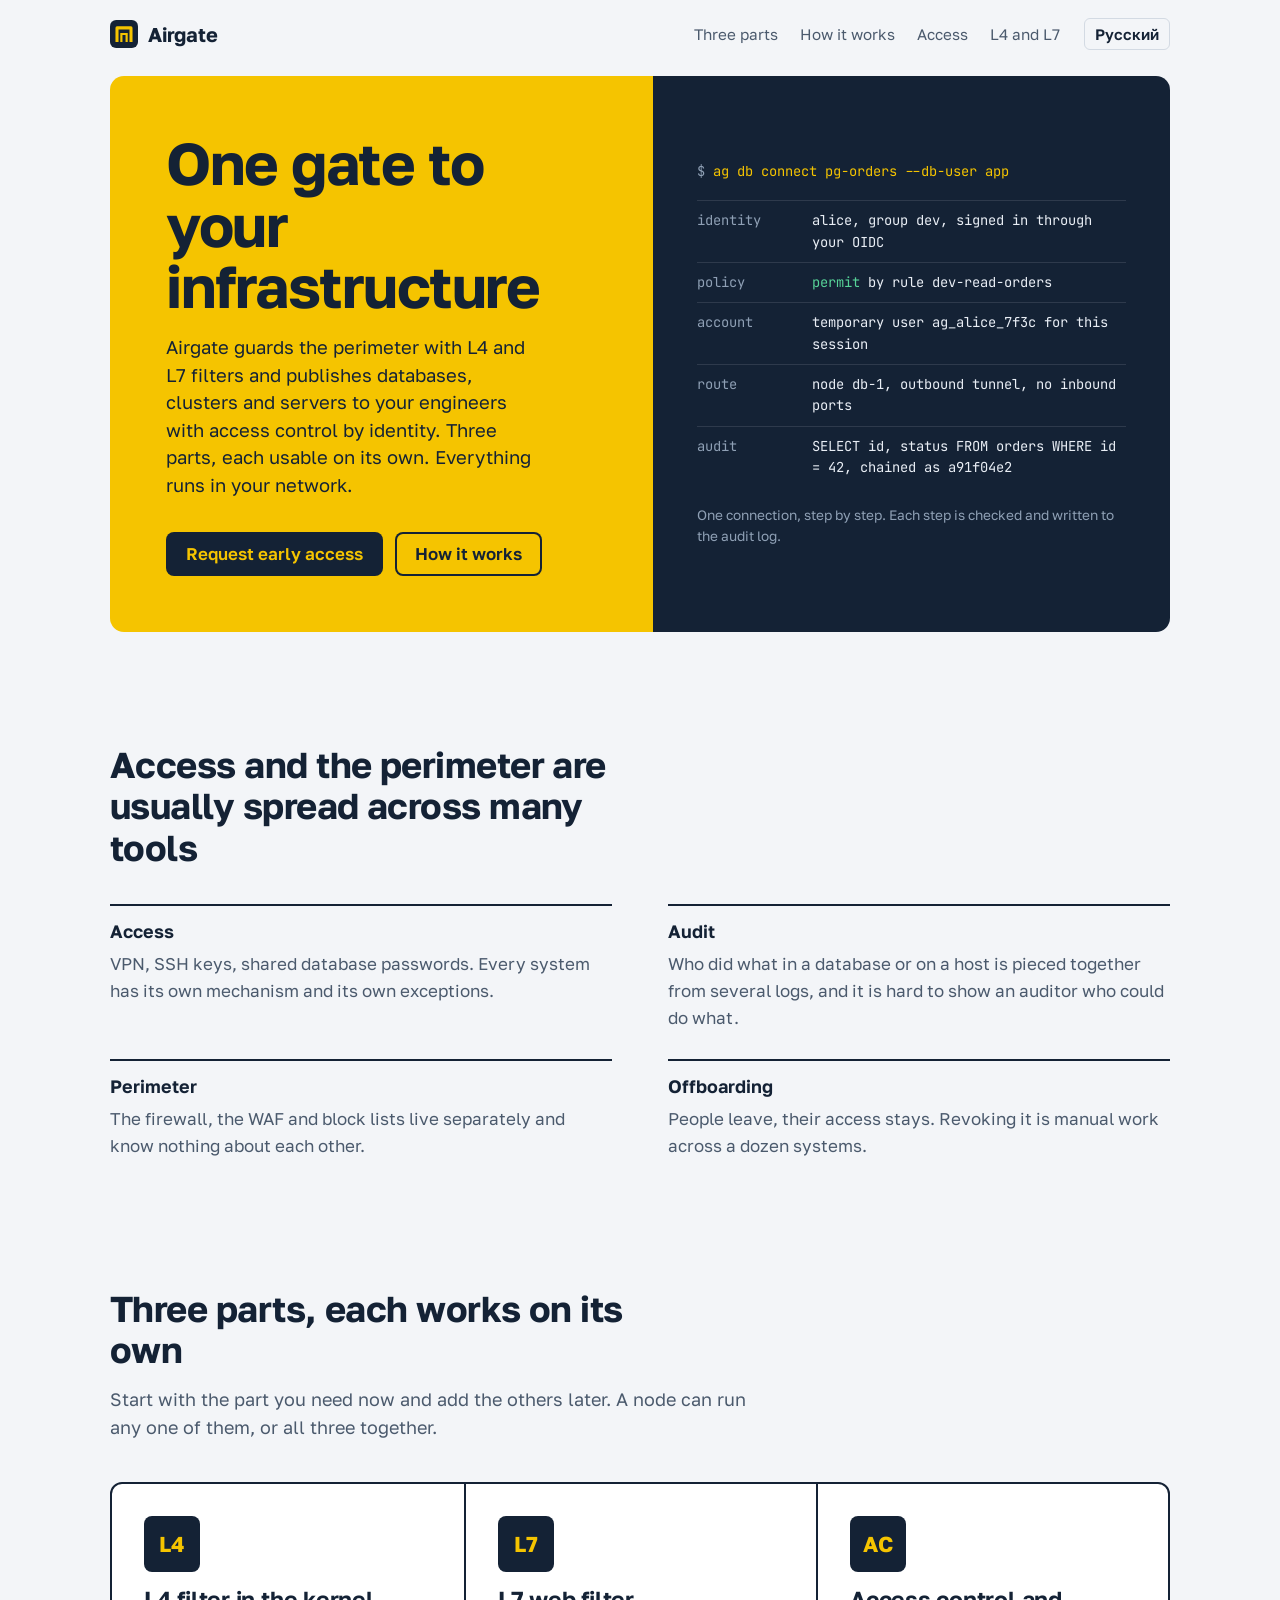
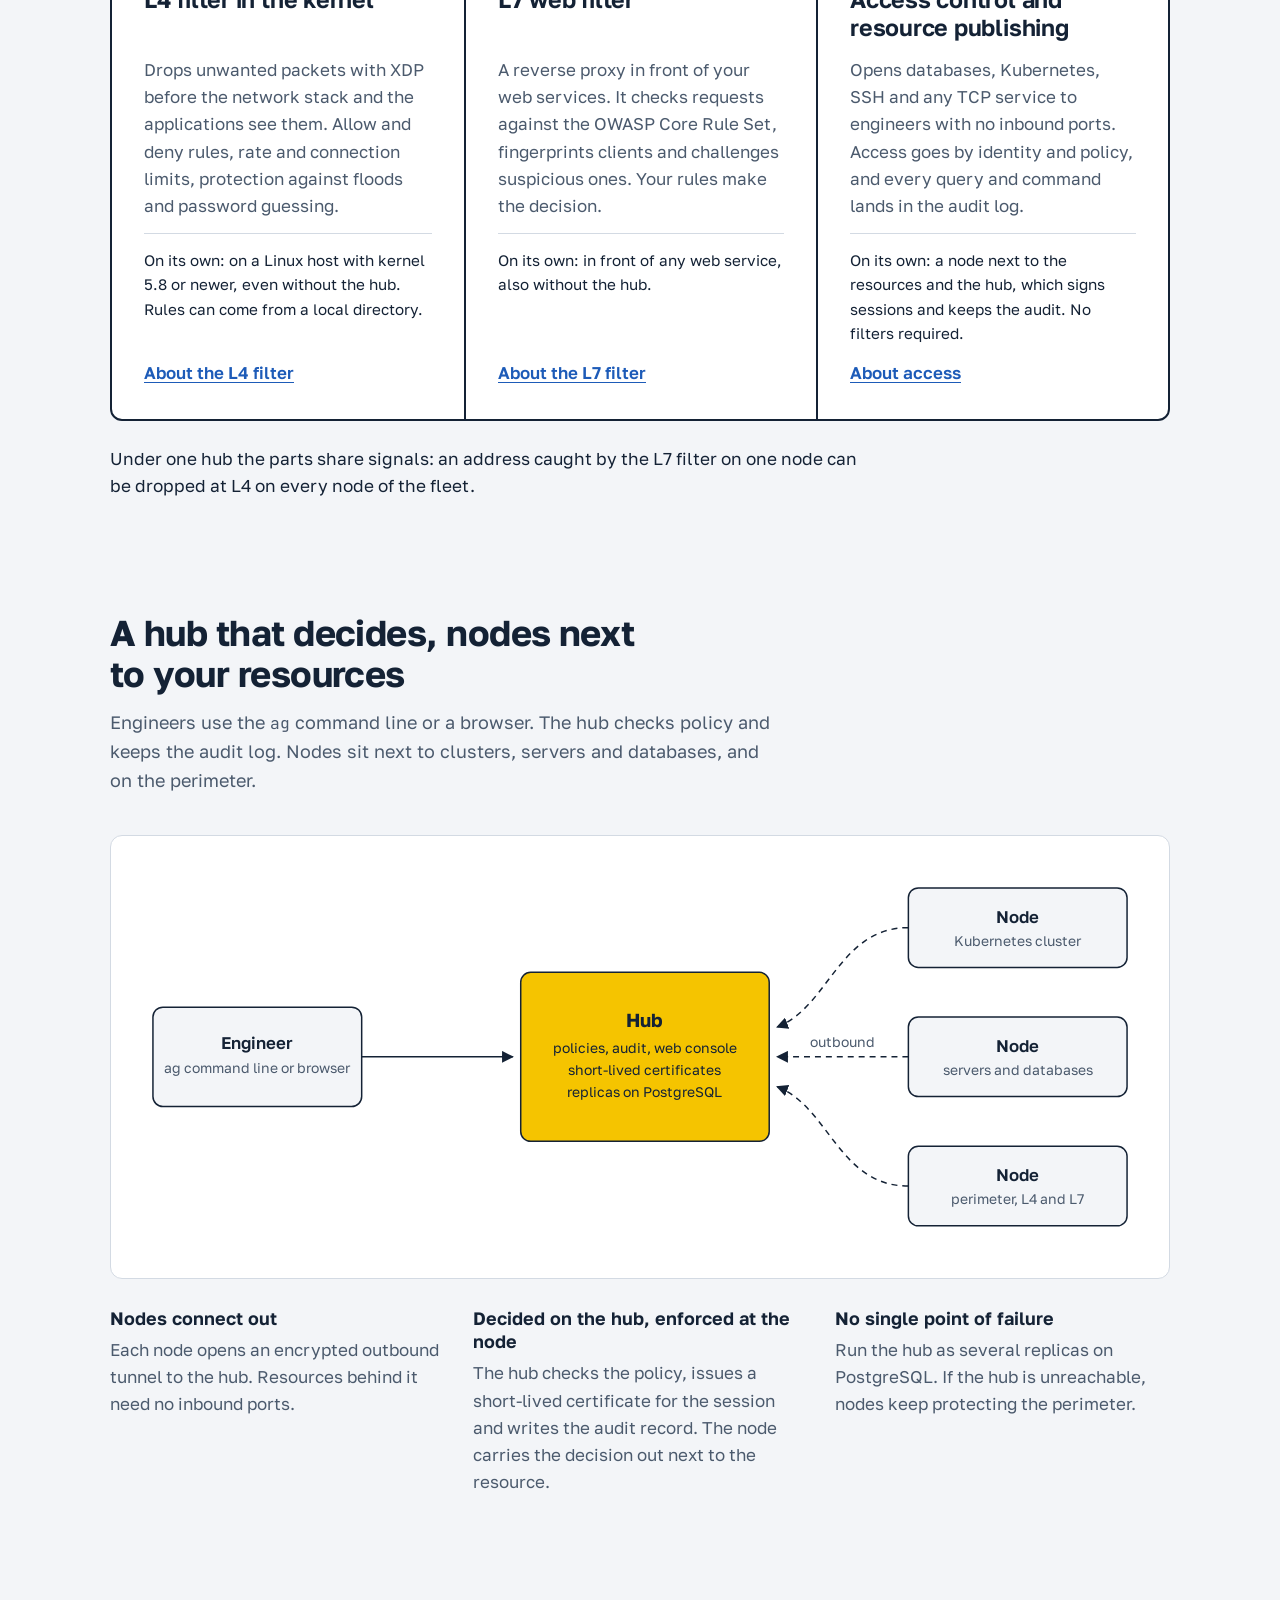
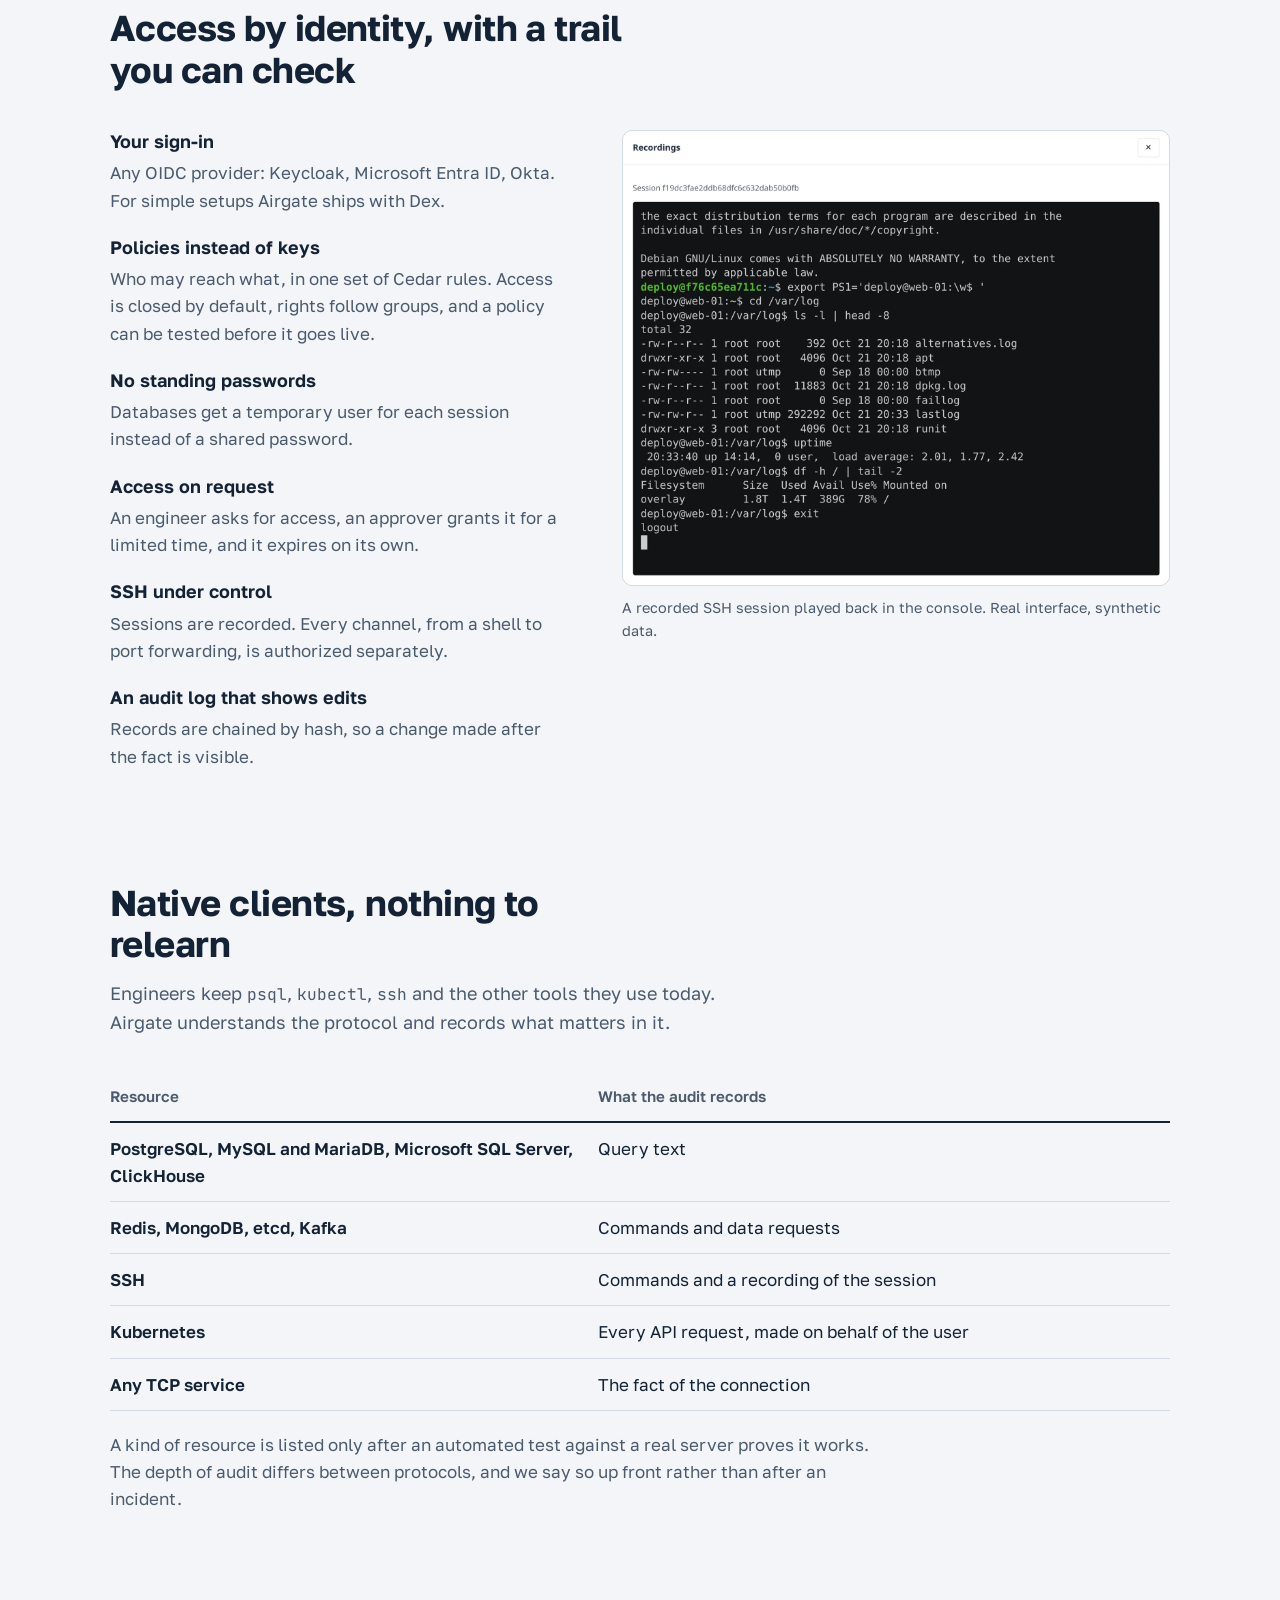
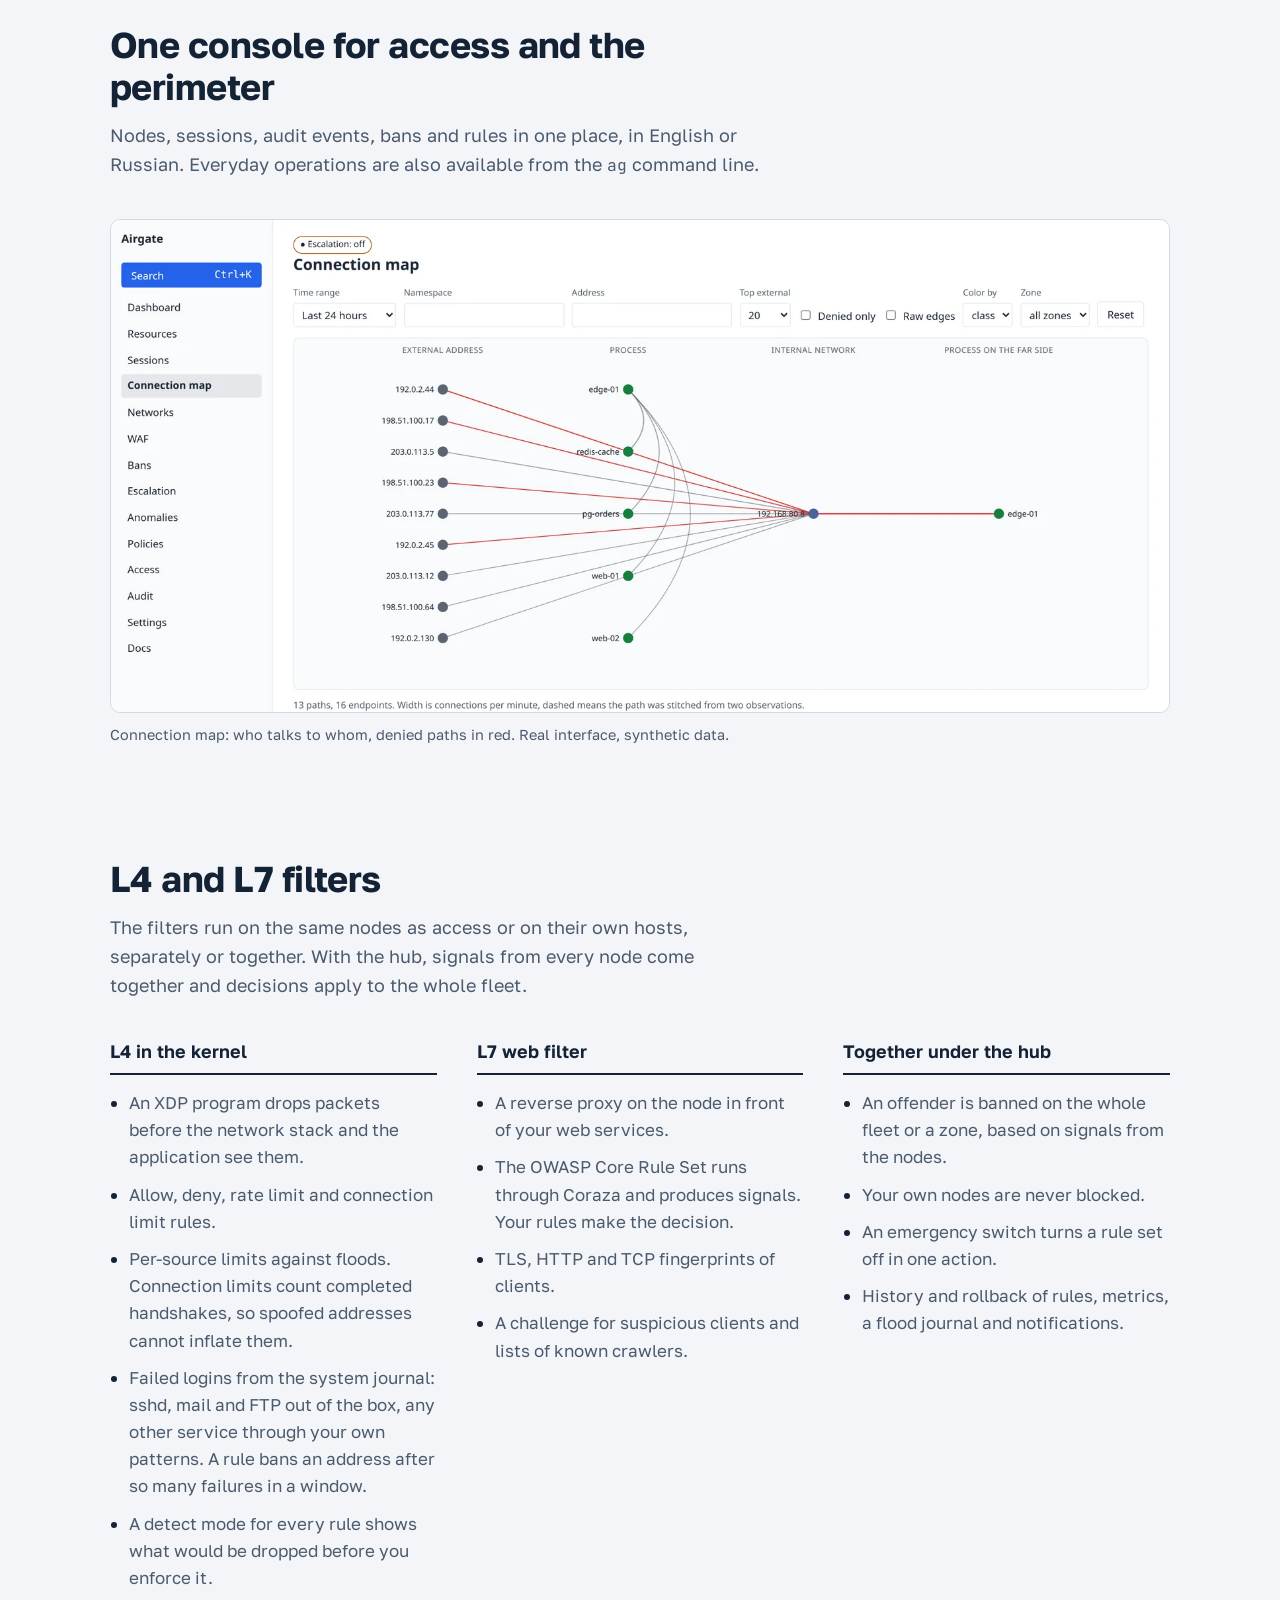
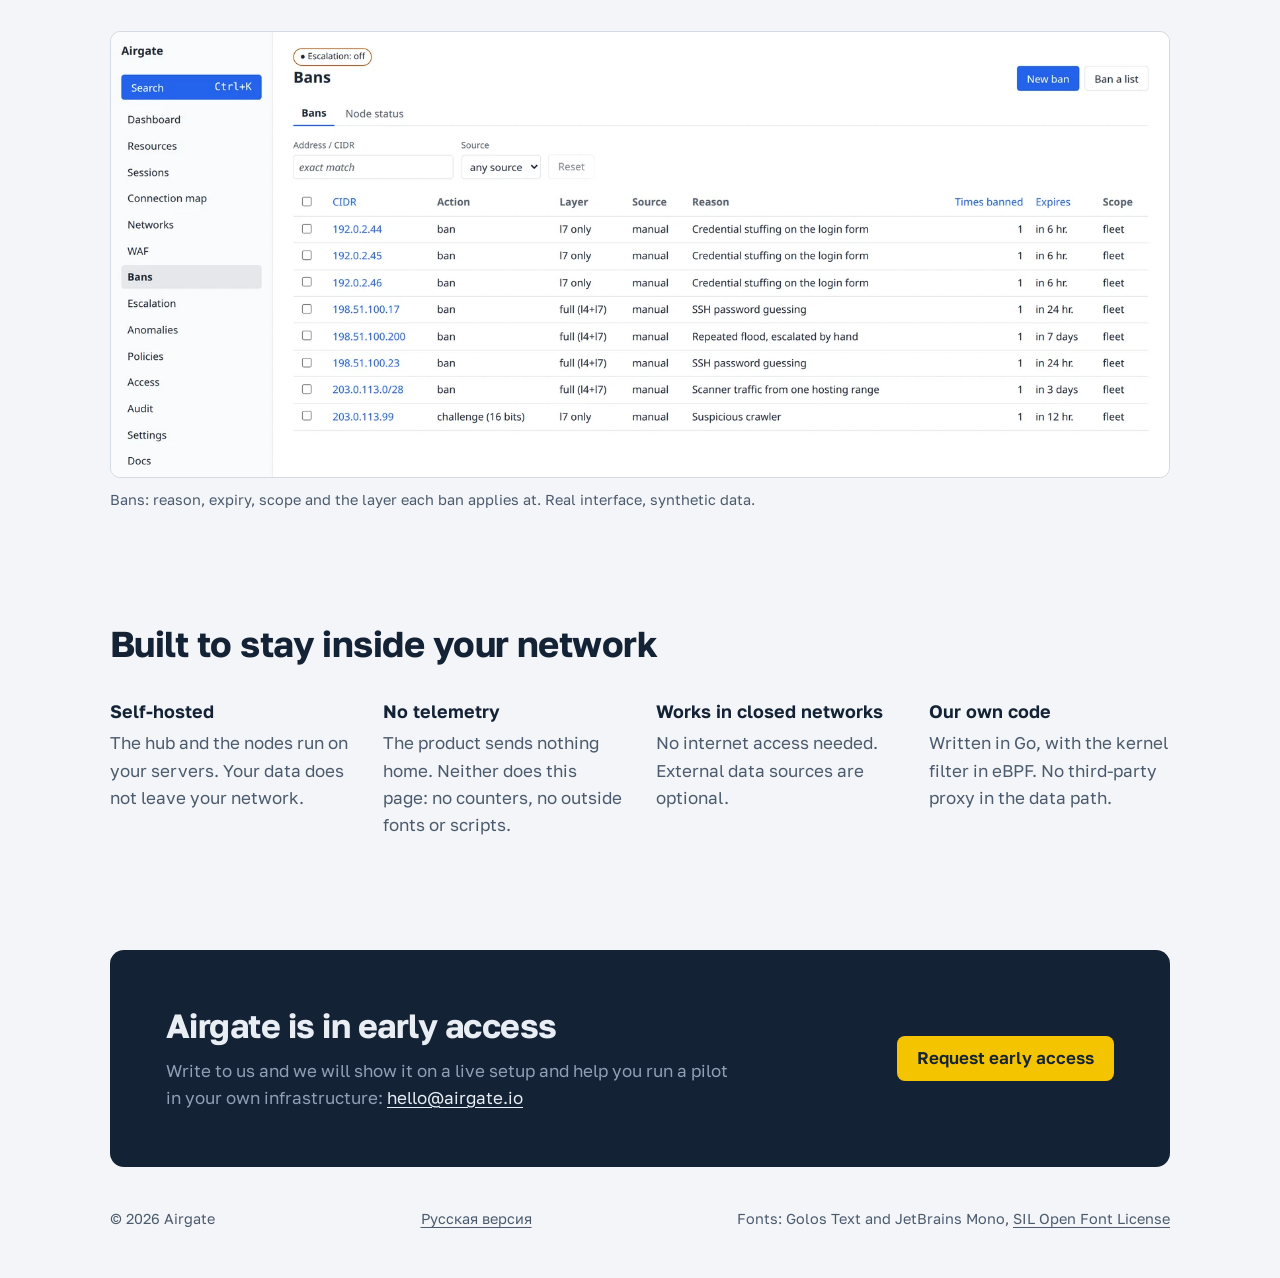
==== commit 8603e5ad: "Mention failed login signals from the system journal" ====
--- a/index.html
+++ b/index.html
@@ -85,7 +85,7 @@
         <div class="part">
           <div class="part-mark">L4</div>
           <h3>L4 filter in the kernel</h3>
-          <p>Drops unwanted packets with XDP before the network stack and the applications see them. Allow and deny rules, rate and connection limits, protection against floods.</p>
+          <p>Drops unwanted packets with XDP before the network stack and the applications see them. Allow and deny rules, rate and connection limits, protection against floods and password guessing.</p>
           <p class="alone">On its own: on a Linux host with kernel 5.8 or newer, even without the hub. Rules can come from a local directory.</p>
           <a class="more" href="#l4">About the L4 filter</a>
         </div>
@@ -232,6 +232,7 @@
             <li>An XDP program drops packets before the network stack and the application see them.</li>
             <li>Allow, deny, rate limit and connection limit rules.</li>
             <li>Per-source limits against floods. Connection limits count completed handshakes, so spoofed addresses cannot inflate them.</li>
+            <li>Failed logins from the system journal: sshd, mail and FTP out of the box, any other service through your own patterns. A rule bans an address after so many failures in a window.</li>
             <li>A detect mode for every rule shows what would be dropped before you enforce it.</li>
           </ul>
         </div>
